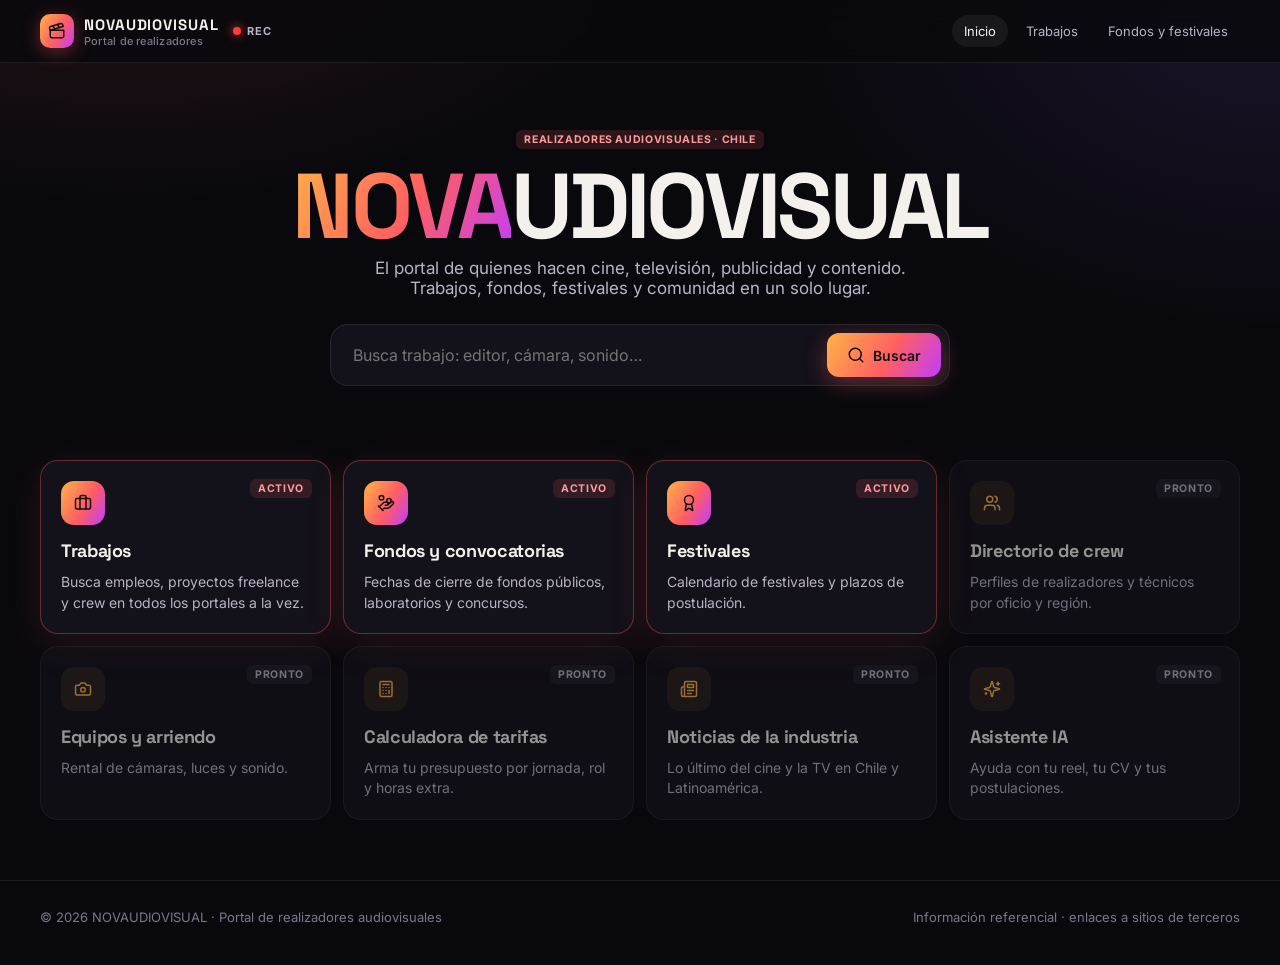
==== index.html @ a8619b36 "NOVAUDIOVISUAL: portada, panel Trabajos y panel Fondos y festivales Co-Authored-By: Claude Opus 5.5 " ====
<!DOCTYPE html>
<html lang="es">
<head>
  <meta charset="UTF-8" />
  <meta name="viewport" content="width=device-width, initial-scale=1.0, viewport-fit=cover" />
  <meta name="theme-color" content="#09090d" />
  <title>NOVAUDIOVISUAL · Portal de realizadores</title>
  <meta name="description" content="NOVAUDIOVISUAL: el portal de los realizadores audiovisuales. Trabajos, fondos, festivales, equipos y comunidad en un solo lugar." />
  <link rel="preconnect" href="https://fonts.googleapis.com" />
  <link href="https://fonts.googleapis.com/css2?family=Inter:wght@400;500;600;700;800&family=Space+Grotesk:wght@500;600;700&display=swap" rel="stylesheet" />
  <link rel="stylesheet" href="nova.css" />
  <script src="lucide.min.js"></script>
  <style>
    .hero{padding:64px 0 34px; text-align:center}
    .hero h1{font-size:clamp(40px,8vw,92px); margin:14px 0 8px; font-weight:700; letter-spacing:-.04em; line-height:.95}
    .hero p{color:var(--tx2); font-size:17px; max-width:600px; margin:0 auto 26px}
    .quick{display:flex; gap:8px; max-width:620px; margin:0 auto; padding:8px}
    .quick input{border:0; background:transparent; box-shadow:none!important}
    .panels{display:grid; grid-template-columns:repeat(auto-fill,minmax(250px,1fr)); gap:12px; margin-top:40px}
    .panel{position:relative; display:flex; flex-direction:column; gap:10px; padding:20px; border-radius:18px; background:var(--panel); border:1px solid var(--line); text-decoration:none; min-height:170px; transition:all .2s}
    a.panel:hover{border-color:var(--line2); transform:translateY(-3px); background:var(--panel2)}
    .panel .ico{width:44px; height:44px; border-radius:13px; display:grid; place-items:center; background:rgba(255,179,71,.1); color:var(--amber)}
    .panel.live .ico{background:var(--grad); color:#170c12}
    .panel h3{margin:4px 0 0; font-size:18px}
    .panel p{margin:0; color:var(--tx2); font-size:14px; line-height:1.45}
    .panel .state{position:absolute; top:18px; right:18px}
    .panel.soon{opacity:.6}
    .panel.live{border-color:rgba(255,94,98,.35); box-shadow:0 10px 40px rgba(255,94,98,.12)}
  </style>
</head>
<body>

<header class="topbar">
  <div class="wrap">
    <a class="brand" href="index.html">
      <span class="logo"><i data-lucide="clapperboard" class="icon"></i></span>
      <span>NOVAUDIOVISUAL<small>Portal de realizadores</small></span>
    </a>
    <span class="rec">REC</span>
    <nav>
      <a href="index.html" class="on">Inicio</a>
      <a href="novaudiovisual-trabajos.html">Trabajos</a>
      <a href="novaudiovisual-fondos.html">Fondos y festivales</a>
    </nav>
  </div>
</header>

<main class="wrap">
  <section class="hero">
    <span class="tag cl">Realizadores audiovisuales · Chile</span>
    <h1><span class="grad-text">NOVA</span>UDIOVISUAL</h1>
    <p>El portal de quienes hacen cine, televisión, publicidad y contenido. Trabajos, fondos, festivales y comunidad en un solo lugar.</p>
    <form class="glass quick" action="novaudiovisual-trabajos.html">
      <input name="q" type="search" placeholder="Busca trabajo: editor, cámara, sonido…" aria-label="Buscar trabajo" />
      <button class="btn btn-main" type="submit"><i data-lucide="search" class="icon"></i> Buscar</button>
    </form>
  </section>

  <section class="panels">
    <a class="panel live" href="novaudiovisual-trabajos.html">
      <span class="tag cl state">Activo</span>
      <span class="ico"><i data-lucide="briefcase" class="icon"></i></span>
      <h3>Trabajos</h3>
      <p>Busca empleos, proyectos freelance y crew en todos los portales a la vez.</p>
    </a>
    <a class="panel live" href="novaudiovisual-fondos.html?f=fondo">
      <span class="tag cl state">Activo</span>
      <span class="ico"><i data-lucide="hand-coins" class="icon"></i></span>
      <h3>Fondos y convocatorias</h3>
      <p>Fechas de cierre de fondos públicos, laboratorios y concursos.</p>
    </a>
    <a class="panel live" href="novaudiovisual-fondos.html?f=festival">
      <span class="tag cl state">Activo</span>
      <span class="ico"><i data-lucide="award" class="icon"></i></span>
      <h3>Festivales</h3>
      <p>Calendario de festivales y plazos de postulación.</p>
    </a>
    <div class="panel soon"><span class="tag state">Pronto</span><span class="ico"><i data-lucide="users" class="icon"></i></span><h3>Directorio de crew</h3><p>Perfiles de realizadores y técnicos por oficio y región.</p></div>
    <div class="panel soon"><span class="tag state">Pronto</span><span class="ico"><i data-lucide="camera" class="icon"></i></span><h3>Equipos y arriendo</h3><p>Rental de cámaras, luces y sonido.</p></div>
    <div class="panel soon"><span class="tag state">Pronto</span><span class="ico"><i data-lucide="calculator" class="icon"></i></span><h3>Calculadora de tarifas</h3><p>Arma tu presupuesto por jornada, rol y horas extra.</p></div>
    <div class="panel soon"><span class="tag state">Pronto</span><span class="ico"><i data-lucide="newspaper" class="icon"></i></span><h3>Noticias de la industria</h3><p>Lo último del cine y la TV en Chile y Latinoamérica.</p></div>
    <div class="panel soon"><span class="tag state">Pronto</span><span class="ico"><i data-lucide="sparkles" class="icon"></i></span><h3>Asistente IA</h3><p>Ayuda con tu reel, tu CV y tus postulaciones.</p></div>
  </section>
</main>

<footer class="foot">
  <div class="wrap">
    <span>© <span id="yr"></span> NOVAUDIOVISUAL · Portal de realizadores audiovisuales</span>
    <span>Información referencial · enlaces a sitios de terceros</span>
  </div>
</footer>
<script>document.getElementById('yr').textContent = new Date().getFullYear(); lucide.createIcons();</script>
</body>
</html>
---- nova.css ----
/* NOVAUDIOVISUAL · estilos compartidos */
:root{
  --bg:#09090d; --bg2:#111118; --panel:rgba(24,22,32,.72); --panel2:rgba(34,30,44,.85);
  --line:rgba(255,255,255,.08); --line2:rgba(255,179,71,.35);
  --tx:#f4f1ec; --tx2:#b9b3c4; --tx3:#7d778a;
  --amber:#ffb347; --coral:#ff5e62; --violet:#9b5cff; --rec:#ff3b3b;
  --grad:linear-gradient(120deg,#ffb347 0%,#ff5e62 55%,#c13cff 100%);
  --r:18px;
}
*{box-sizing:border-box}
html,body{margin:0}
body{
  font-family:'Inter',ui-sans-serif,system-ui,sans-serif; color:var(--tx); min-height:100vh;
  background:
    radial-gradient(900px 500px at 10% -10%, rgba(255,94,98,.13), transparent 60%),
    radial-gradient(900px 600px at 100% 0%, rgba(155,92,255,.12), transparent 55%),
    var(--bg);
  -webkit-font-smoothing:antialiased;
}
a{color:inherit}
h1,h2,h3,.display{font-family:'Space Grotesk','Inter',sans-serif; letter-spacing:-.02em}
.wrap{max-width:1240px; margin:0 auto; padding:0 20px}
.glass{background:var(--panel); border:1px solid var(--line); border-radius:var(--r); backdrop-filter:blur(14px) saturate(130%); -webkit-backdrop-filter:blur(14px) saturate(130%)}
.grad-text{background:var(--grad); -webkit-background-clip:text; background-clip:text; color:transparent}
.icon{width:18px; height:18px; flex:none}

/* barra superior */
.topbar{position:sticky; top:0; z-index:50; background:rgba(9,9,13,.82); backdrop-filter:blur(12px); -webkit-backdrop-filter:blur(12px); border-bottom:1px solid var(--line)}
.topbar .wrap{display:flex; align-items:center; gap:14px; height:62px}
.brand{display:flex; align-items:center; gap:10px; text-decoration:none; font-family:'Space Grotesk',sans-serif; font-weight:700; letter-spacing:.06em; font-size:15px}
.brand .logo{width:34px; height:34px; border-radius:10px; display:grid; place-items:center; background:var(--grad); color:#140b10; box-shadow:0 4px 18px rgba(255,94,98,.35)}
.brand small{display:block; font-family:'Inter'; font-weight:500; letter-spacing:.02em; font-size:11px; color:var(--tx3)}
.rec{display:inline-flex; align-items:center; gap:6px; font-size:11px; font-weight:700; letter-spacing:.12em; color:var(--tx2)}
.rec::before{content:''; width:8px; height:8px; border-radius:50%; background:var(--rec); box-shadow:0 0 10px var(--rec); animation:blink 1.4s steps(2) infinite}
@keyframes blink{50%{opacity:.25}}
.topbar nav{margin-left:auto; display:flex; gap:6px}
.topbar nav a{font-size:13px; color:var(--tx2); text-decoration:none; padding:8px 12px; border-radius:999px}
.topbar nav a:hover,.topbar nav a.on{color:var(--tx); background:rgba(255,255,255,.06)}

/* botones y chips */
.btn{display:inline-flex; align-items:center; justify-content:center; gap:8px; border:0; cursor:pointer; font:600 14px 'Inter'; padding:12px 20px; border-radius:12px; text-decoration:none; transition:transform .12s, box-shadow .2s, background .2s}
.btn:active{transform:scale(.97)}
.btn-main{background:var(--grad); color:#170c12; box-shadow:0 6px 22px rgba(255,94,98,.35)}
.btn-main:hover{box-shadow:0 8px 28px rgba(255,94,98,.5)}
.btn-ghost{background:rgba(255,255,255,.05); color:var(--tx); border:1px solid var(--line)}
.btn-ghost:hover{border-color:var(--line2)}
.chip{display:inline-flex; align-items:center; gap:6px; padding:7px 13px; border-radius:999px; font-size:13px; font-weight:500; color:var(--tx2); background:rgba(255,255,255,.04); border:1px solid var(--line); cursor:pointer; white-space:nowrap; transition:all .15s; font-family:inherit}
.chip:hover{color:var(--tx); border-color:rgba(255,255,255,.2)}
.chip.on{color:#170c12; background:var(--grad); border-color:transparent; font-weight:700}
.tag{display:inline-block; font-size:10.5px; font-weight:700; letter-spacing:.06em; text-transform:uppercase; padding:3px 8px; border-radius:6px; background:rgba(255,255,255,.06); color:var(--tx2)}
.tag.cl{background:rgba(255,94,98,.14); color:#ff9a9c}
.tag.free{background:rgba(155,92,255,.16); color:#c6a6ff}
.tag.int{background:rgba(80,180,255,.14); color:#8fd0ff}
.tag.gob{background:rgba(90,210,140,.14); color:#8be3b1}

input,select{font:inherit; color:var(--tx); background:rgba(0,0,0,.35); border:1px solid var(--line); border-radius:12px; padding:12px 14px; outline:none; width:100%}
input:focus,select:focus{border-color:var(--line2); box-shadow:0 0 0 3px rgba(255,179,71,.12)}
select option{background:#16141d}

footer.foot{border-top:1px solid var(--line); margin-top:60px; padding:28px 0 40px; color:var(--tx3); font-size:13px}
footer.foot .wrap{display:flex; flex-wrap:wrap; gap:10px 24px; justify-content:space-between}

@media (max-width:720px){
  .topbar nav{display:none}
  .wrap{padding:0 16px}
}
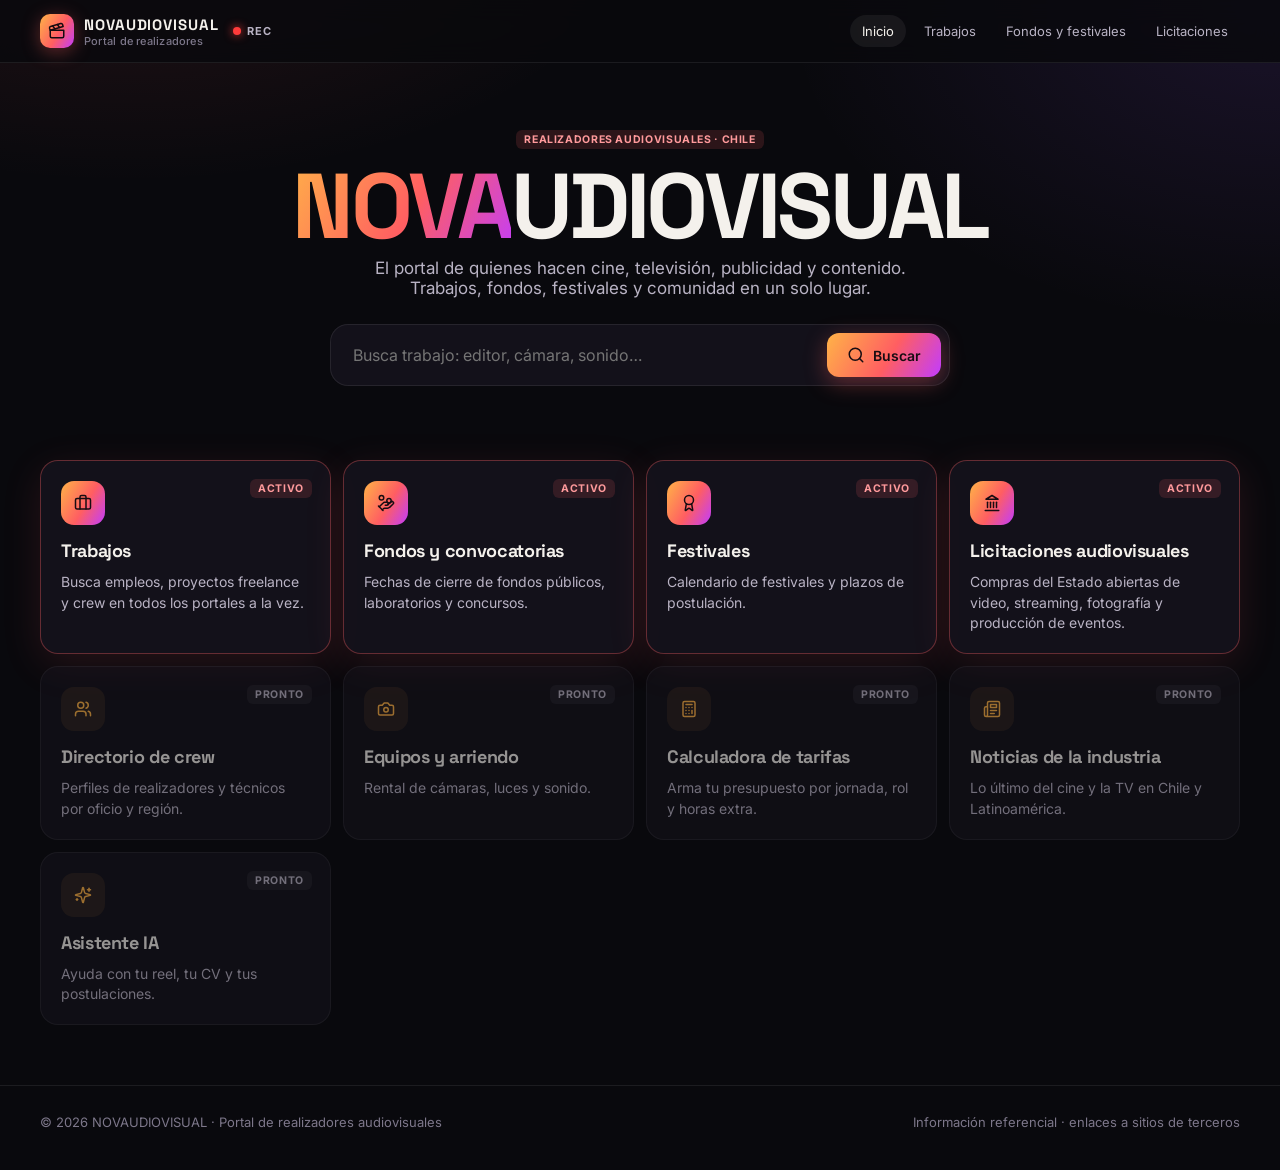
==== commit ffb1dbe9: "Licitaciones públicas y panel con postulaciones, mercado y preferencias - novaudiovisual-licitacione" ====
--- a/index.html
+++ b/index.html
@@ -6,6 +6,28 @@
   <meta name="theme-color" content="#09090d" />
   <title>NOVAUDIOVISUAL · Portal de realizadores</title>
   <meta name="description" content="NOVAUDIOVISUAL: el portal de los realizadores audiovisuales. Trabajos, fondos, festivales, equipos y comunidad en un solo lugar." />
+  <link rel="canonical" href="https://simonrovi-web.github.io/novaudiovisual/" />
+  <link rel="manifest" href="manifest.json" />
+  <link rel="icon" type="image/png" sizes="32x32" href="favicon-32.png" />
+  <link rel="icon" type="image/png" sizes="192x192" href="icon-192.png" />
+  <link rel="apple-touch-icon" href="apple-touch-icon.png" />
+  <meta name="apple-mobile-web-app-capable" content="yes" />
+  <meta name="mobile-web-app-capable" content="yes" />
+  <meta name="apple-mobile-web-app-status-bar-style" content="black-translucent" />
+  <meta name="apple-mobile-web-app-title" content="NOVAUDIOVISUAL" />
+  <meta property="og:type" content="website" />
+  <meta property="og:site_name" content="NOVAUDIOVISUAL" />
+  <meta property="og:locale" content="es_CL" />
+  <meta property="og:title" content="NOVAUDIOVISUAL · Portal de realizadores" />
+  <meta property="og:description" content="NOVAUDIOVISUAL: el portal de los realizadores audiovisuales. Trabajos, fondos, festivales, equipos y comunidad en un solo lugar." />
+  <meta property="og:url" content="https://simonrovi-web.github.io/novaudiovisual/" />
+  <meta property="og:image" content="https://simonrovi-web.github.io/novaudiovisual/og-image.png" />
+  <meta property="og:image:width" content="1200" />
+  <meta property="og:image:height" content="630" />
+  <meta name="twitter:card" content="summary_large_image" />
+  <meta name="twitter:title" content="NOVAUDIOVISUAL · Portal de realizadores" />
+  <meta name="twitter:description" content="NOVAUDIOVISUAL: el portal de los realizadores audiovisuales. Trabajos, fondos, festivales, equipos y comunidad en un solo lugar." />
+  <meta name="twitter:image" content="https://simonrovi-web.github.io/novaudiovisual/og-image.png" />
   <link rel="preconnect" href="https://fonts.googleapis.com" />
   <link href="https://fonts.googleapis.com/css2?family=Inter:wght@400;500;600;700;800&family=Space+Grotesk:wght@500;600;700&display=swap" rel="stylesheet" />
   <link rel="stylesheet" href="nova.css" />
@@ -41,6 +63,7 @@
       <a href="index.html" class="on">Inicio</a>
       <a href="novaudiovisual-trabajos.html">Trabajos</a>
       <a href="novaudiovisual-fondos.html">Fondos y festivales</a>
+      <a href="novaudiovisual-licitaciones.html">Licitaciones</a>
     </nav>
   </div>
 </header>
@@ -75,6 +98,12 @@
       <h3>Festivales</h3>
       <p>Calendario de festivales y plazos de postulación.</p>
     </a>
+    <a class="panel live" href="novaudiovisual-licitaciones.html">
+      <span class="tag cl state">Activo</span>
+      <span class="ico"><i data-lucide="landmark" class="icon"></i></span>
+      <h3>Licitaciones audiovisuales</h3>
+      <p>Compras del Estado abiertas de video, streaming, fotografía y producción de eventos.</p>
+    </a>
     <div class="panel soon"><span class="tag state">Pronto</span><span class="ico"><i data-lucide="users" class="icon"></i></span><h3>Directorio de crew</h3><p>Perfiles de realizadores y técnicos por oficio y región.</p></div>
     <div class="panel soon"><span class="tag state">Pronto</span><span class="ico"><i data-lucide="camera" class="icon"></i></span><h3>Equipos y arriendo</h3><p>Rental de cámaras, luces y sonido.</p></div>
     <div class="panel soon"><span class="tag state">Pronto</span><span class="ico"><i data-lucide="calculator" class="icon"></i></span><h3>Calculadora de tarifas</h3><p>Arma tu presupuesto por jornada, rol y horas extra.</p></div>
@@ -90,5 +119,6 @@
   </div>
 </footer>
 <script>document.getElementById('yr').textContent = new Date().getFullYear(); lucide.createIcons();</script>
+<script>if('serviceWorker' in navigator) addEventListener('load', () => navigator.serviceWorker.register('sw.js').catch(() => {}));</script>
 </body>
 </html>
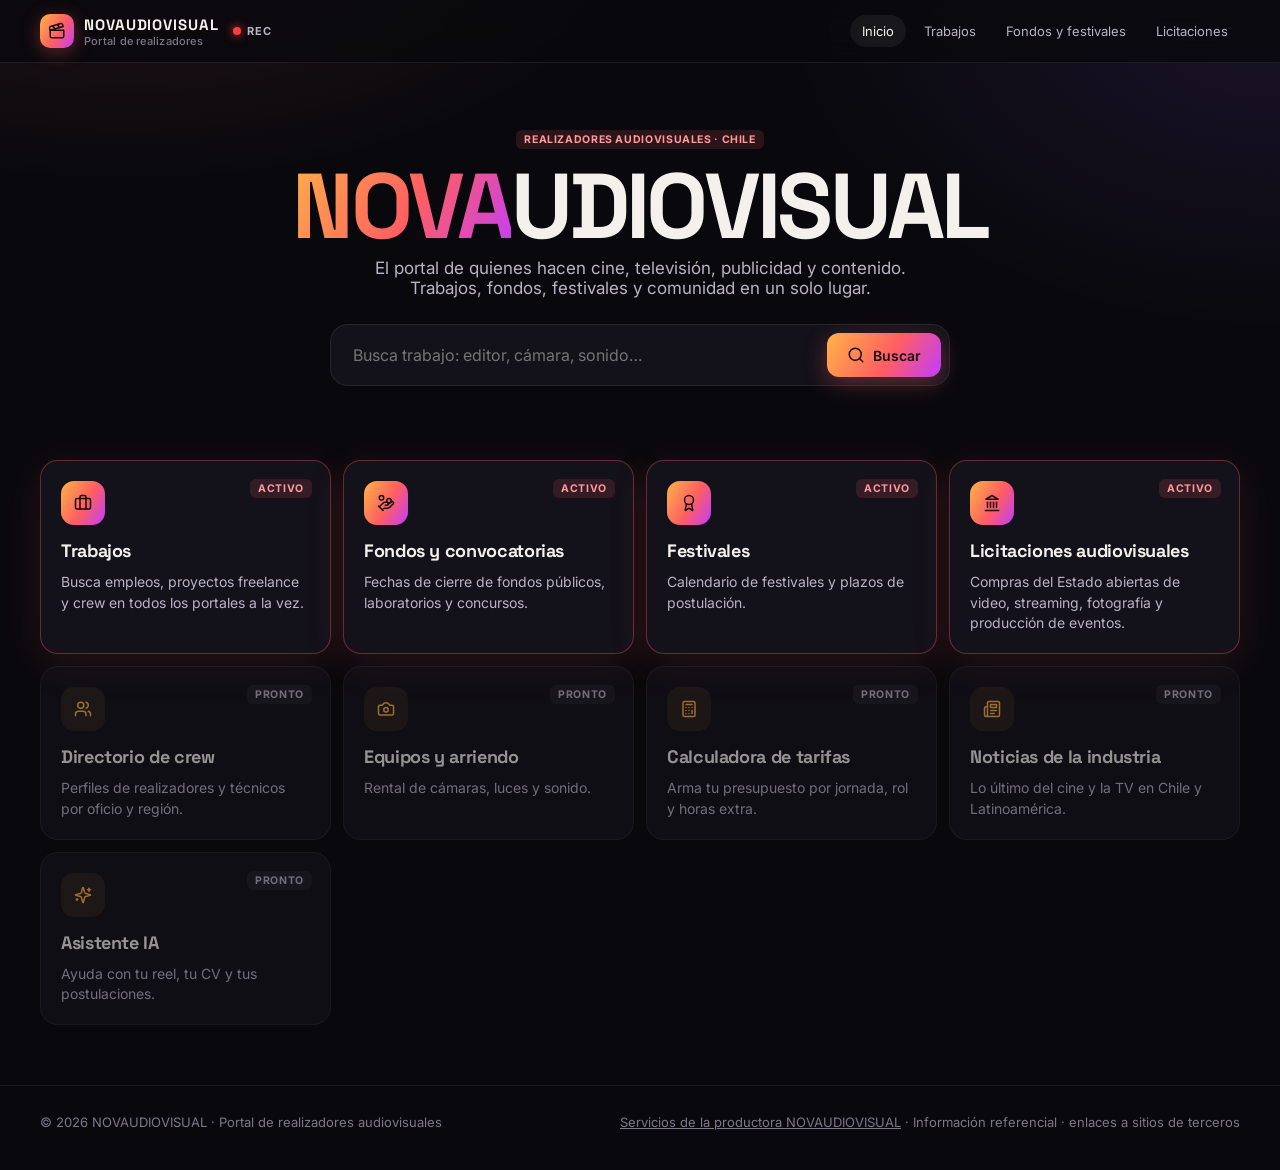
==== commit d2830c4f: "Órdenes de compra, clientes, documentos y página de servicios - Panel privado: pestañas Órdenes (fac" ====
--- a/index.html
+++ b/index.html
@@ -115,7 +115,7 @@
 <footer class="foot">
   <div class="wrap">
     <span>© <span id="yr"></span> NOVAUDIOVISUAL · Portal de realizadores audiovisuales</span>
-    <span>Información referencial · enlaces a sitios de terceros</span>
+    <span><a href="novaudiovisual-servicios.html">Servicios de la productora NOVAUDIOVISUAL</a> · Información referencial · enlaces a sitios de terceros</span>
   </div>
 </footer>
 <script>document.getElementById('yr').textContent = new Date().getFullYear(); lucide.createIcons();</script>
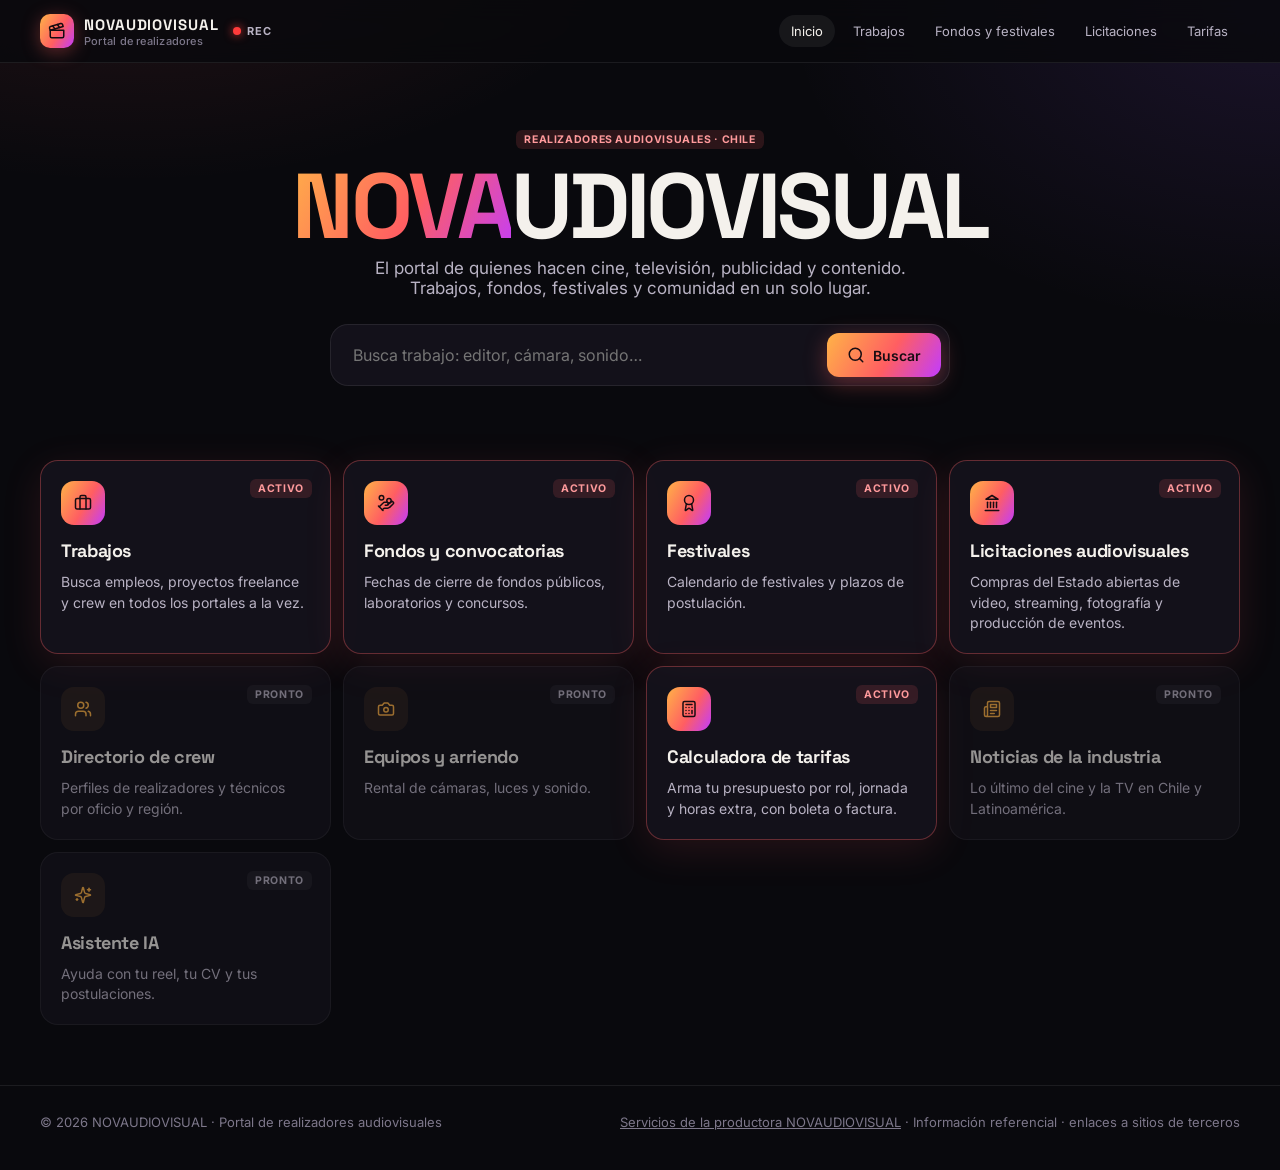
==== commit 30d871d2: "Calculadora de tarifas: presupuesto por rol, jornada y horas extra con boleta o factura Co-Authored-" ====
--- a/index.html
+++ b/index.html
@@ -64,6 +64,7 @@
       <a href="novaudiovisual-trabajos.html">Trabajos</a>
       <a href="novaudiovisual-fondos.html">Fondos y festivales</a>
       <a href="novaudiovisual-licitaciones.html">Licitaciones</a>
+      <a href="novaudiovisual-tarifas.html">Tarifas</a>
     </nav>
   </div>
 </header>
@@ -106,7 +107,12 @@
     </a>
     <div class="panel soon"><span class="tag state">Pronto</span><span class="ico"><i data-lucide="users" class="icon"></i></span><h3>Directorio de crew</h3><p>Perfiles de realizadores y técnicos por oficio y región.</p></div>
     <div class="panel soon"><span class="tag state">Pronto</span><span class="ico"><i data-lucide="camera" class="icon"></i></span><h3>Equipos y arriendo</h3><p>Rental de cámaras, luces y sonido.</p></div>
-    <div class="panel soon"><span class="tag state">Pronto</span><span class="ico"><i data-lucide="calculator" class="icon"></i></span><h3>Calculadora de tarifas</h3><p>Arma tu presupuesto por jornada, rol y horas extra.</p></div>
+    <a class="panel live" href="novaudiovisual-tarifas.html">
+      <span class="tag cl state">Activo</span>
+      <span class="ico"><i data-lucide="calculator" class="icon"></i></span>
+      <h3>Calculadora de tarifas</h3>
+      <p>Arma tu presupuesto por rol, jornada y horas extra, con boleta o factura.</p>
+    </a>
     <div class="panel soon"><span class="tag state">Pronto</span><span class="ico"><i data-lucide="newspaper" class="icon"></i></span><h3>Noticias de la industria</h3><p>Lo último del cine y la TV en Chile y Latinoamérica.</p></div>
     <div class="panel soon"><span class="tag state">Pronto</span><span class="ico"><i data-lucide="sparkles" class="icon"></i></span><h3>Asistente IA</h3><p>Ayuda con tu reel, tu CV y tus postulaciones.</p></div>
   </section>
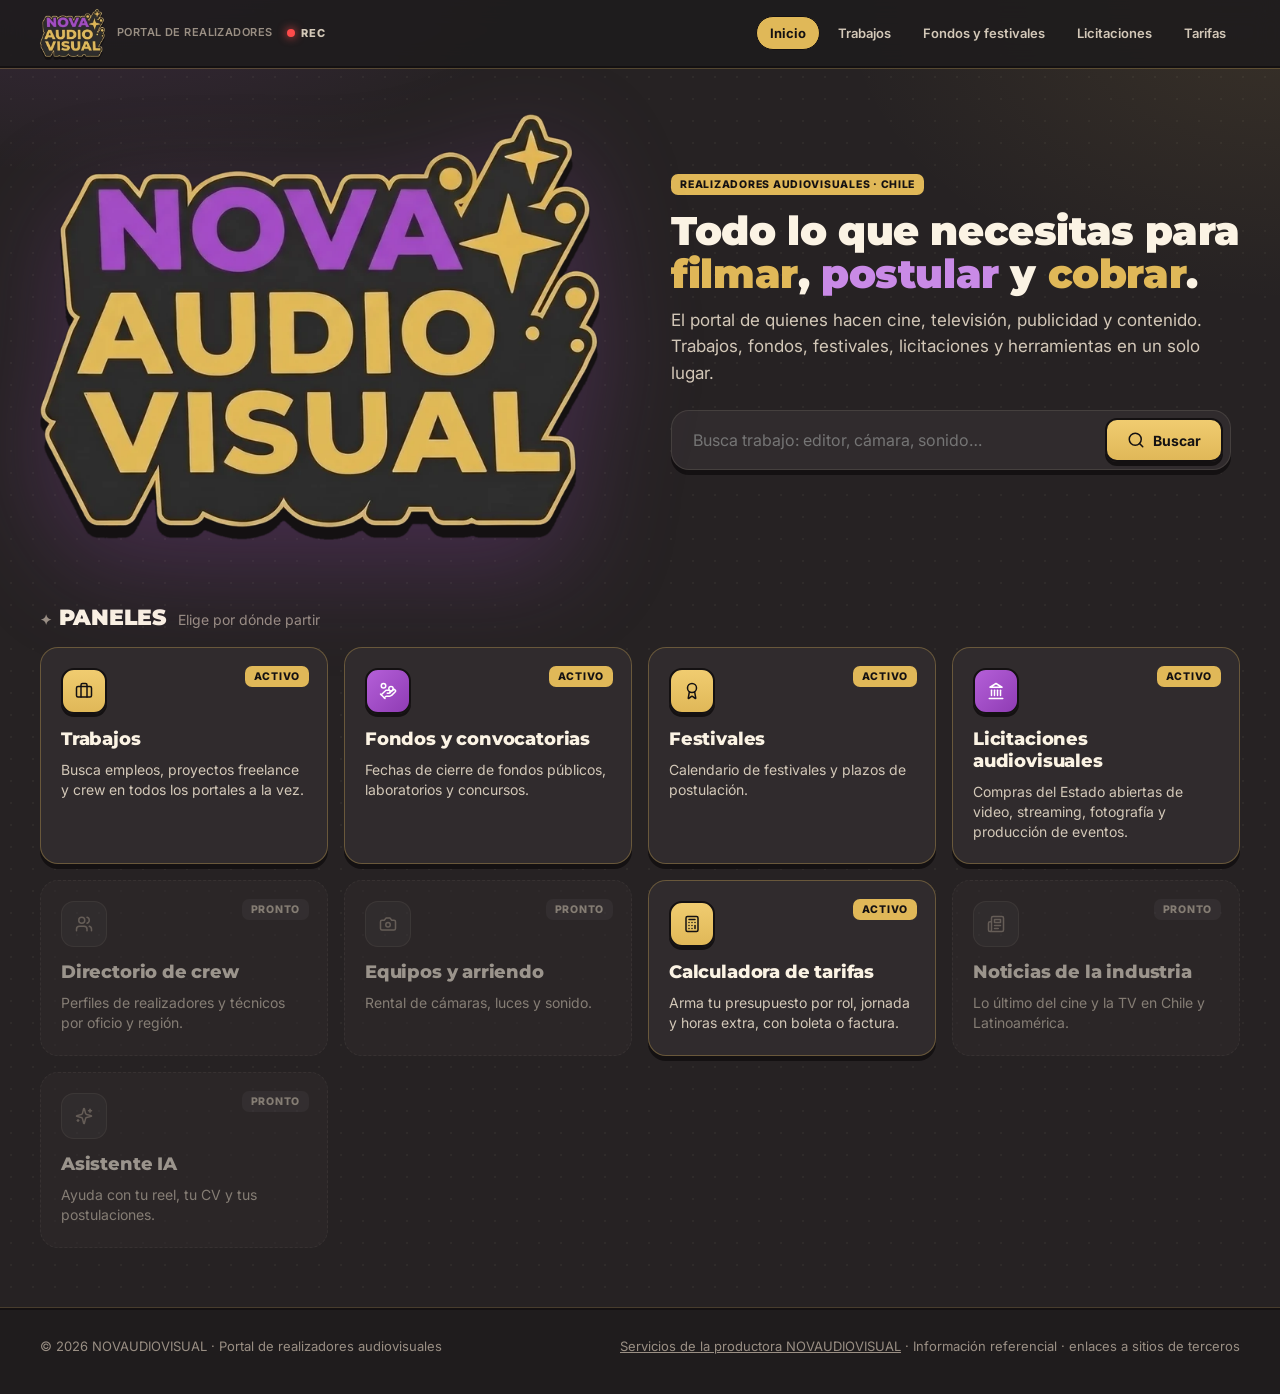
==== commit 465d7da9: "Nueva interfaz con el logo NOVA AUDIOVISUAL: morado y dorado, estilo sticker, Montserrat, íconos y o" ====
--- a/index.html
+++ b/index.html
@@ -3,7 +3,7 @@
 <head>
   <meta charset="UTF-8" />
   <meta name="viewport" content="width=device-width, initial-scale=1.0, viewport-fit=cover" />
-  <meta name="theme-color" content="#09090d" />
+  <meta name="theme-color" content="#262223" />
   <title>NOVAUDIOVISUAL · Portal de realizadores</title>
   <meta name="description" content="NOVAUDIOVISUAL: el portal de los realizadores audiovisuales. Trabajos, fondos, festivales, equipos y comunidad en un solo lugar." />
   <link rel="canonical" href="https://simonrovi-web.github.io/novaudiovisual/" />
@@ -29,35 +29,44 @@
   <meta name="twitter:description" content="NOVAUDIOVISUAL: el portal de los realizadores audiovisuales. Trabajos, fondos, festivales, equipos y comunidad en un solo lugar." />
   <meta name="twitter:image" content="https://simonrovi-web.github.io/novaudiovisual/og-image.png" />
   <link rel="preconnect" href="https://fonts.googleapis.com" />
-  <link href="https://fonts.googleapis.com/css2?family=Inter:wght@400;500;600;700;800&family=Space+Grotesk:wght@500;600;700&display=swap" rel="stylesheet" />
-  <link rel="stylesheet" href="nova.css" />
+  <link href="https://fonts.googleapis.com/css2?family=Inter:wght@400;500;600;700;800&family=Montserrat:wght@700;800;900&display=swap" rel="stylesheet" />
+  <link rel="stylesheet" href="nova.css?v=2" />
   <script src="lucide.min.js"></script>
   <style>
-    .hero{padding:64px 0 34px; text-align:center}
-    .hero h1{font-size:clamp(40px,8vw,92px); margin:14px 0 8px; font-weight:700; letter-spacing:-.04em; line-height:.95}
-    .hero p{color:var(--tx2); font-size:17px; max-width:600px; margin:0 auto 26px}
-    .quick{display:flex; gap:8px; max-width:620px; margin:0 auto; padding:8px}
+    .hero{padding:46px 0 30px; display:grid; grid-template-columns:minmax(0,1.05fr) minmax(0,1fr); gap:34px; align-items:center}
+    .hero .logo-big{width:100%; max-width:560px; height:auto; display:block; filter:drop-shadow(0 12px 0 var(--ink)) drop-shadow(0 30px 50px rgba(162,77,196,.25)); animation:pop .7s cubic-bezier(.2,1.4,.4,1) both}
+    @keyframes pop{from{opacity:0; transform:scale(.85) rotate(-4deg)}}
+    .hero h1{position:absolute; width:1px; height:1px; overflow:hidden; clip:rect(0 0 0 0)}
+    .hero .copy h2{font-size:clamp(26px,3.4vw,40px); line-height:1.08; margin:14px 0 12px; font-weight:900}
+    .hero p{color:var(--tx2); font-size:17px; line-height:1.55; max-width:560px; margin:0 0 24px}
+    .quick{display:flex; gap:8px; max-width:560px; padding:7px}
     .quick input{border:0; background:transparent; box-shadow:none!important}
-    .panels{display:grid; grid-template-columns:repeat(auto-fill,minmax(250px,1fr)); gap:12px; margin-top:40px}
-    .panel{position:relative; display:flex; flex-direction:column; gap:10px; padding:20px; border-radius:18px; background:var(--panel); border:1px solid var(--line); text-decoration:none; min-height:170px; transition:all .2s}
-    a.panel:hover{border-color:var(--line2); transform:translateY(-3px); background:var(--panel2)}
-    .panel .ico{width:44px; height:44px; border-radius:13px; display:grid; place-items:center; background:rgba(255,179,71,.1); color:var(--amber)}
-    .panel.live .ico{background:var(--grad); color:#170c12}
+    .sec{display:flex; flex-wrap:wrap; align-items:baseline; gap:4px 12px; margin:46px 0 16px}
+    .sec h2{white-space:nowrap}
+    .sec h2{margin:0; font-size:22px; font-weight:900; text-transform:uppercase}
+    .sec span{color:var(--tx3); font-size:14px}
+    .panels{display:grid; grid-template-columns:repeat(auto-fill,minmax(260px,1fr)); gap:16px}
+    .panel{position:relative; display:flex; flex-direction:column; gap:10px; padding:20px; border-radius:18px; background:var(--panel); border:1.5px solid var(--line); text-decoration:none; min-height:176px; transition:transform .15s, box-shadow .15s, border-color .15s; box-shadow:var(--pop)}
+    a.panel:hover{border-color:var(--gold); transform:translateY(-4px); box-shadow:0 9px 0 var(--ink)}
+    a.panel:active{transform:translateY(2px); box-shadow:0 2px 0 var(--ink)}
+    .panel .ico{width:46px; height:46px; border-radius:13px; display:grid; place-items:center; background:rgba(255,255,255,.05); color:var(--tx3); border:1.5px solid var(--line)}
+    .panel.live .ico{background:var(--grad); color:var(--ink); border:2px solid var(--ink); box-shadow:0 3px 0 var(--ink)}
+    .panel.live:nth-child(even) .ico{background:var(--grad2); color:#fff}
     .panel h3{margin:4px 0 0; font-size:18px}
     .panel p{margin:0; color:var(--tx2); font-size:14px; line-height:1.45}
     .panel .state{position:absolute; top:18px; right:18px}
-    .panel.soon{opacity:.6}
-    .panel.live{border-color:rgba(255,94,98,.35); box-shadow:0 10px 40px rgba(255,94,98,.12)}
+    .panel.soon{opacity:.55; box-shadow:none; border-style:dashed}
+    .panel.live{border-color:rgba(224,184,88,.32)}
+    .spark{color:var(--gold)}
+    @media (max-width:860px){ .hero{grid-template-columns:minmax(0,1fr); text-align:center; gap:14px; padding-top:28px} .hero .logo-big{max-width:400px; margin:0 auto} .hero p,.quick{margin-left:auto; margin-right:auto} }
+    @media (max-width:520px){ .quick{flex-direction:column} .quick .btn{width:100%} }
   </style>
 </head>
 <body>
 
 <header class="topbar">
   <div class="wrap">
-    <a class="brand" href="index.html">
-      <span class="logo"><i data-lucide="clapperboard" class="icon"></i></span>
-      <span>NOVAUDIOVISUAL<small>Portal de realizadores</small></span>
-    </a>
+    <a class="brand" href="index.html"><img src="logo-nav.webp" alt="NOVA AUDIOVISUAL" width="65" height="48"><small>Portal de realizadores</small></a>
     <span class="rec">REC</span>
     <nav>
       <a href="index.html" class="on">Inicio</a>
@@ -71,15 +80,20 @@
 
 <main class="wrap">
   <section class="hero">
-    <span class="tag cl">Realizadores audiovisuales · Chile</span>
-    <h1><span class="grad-text">NOVA</span>UDIOVISUAL</h1>
-    <p>El portal de quienes hacen cine, televisión, publicidad y contenido. Trabajos, fondos, festivales y comunidad en un solo lugar.</p>
-    <form class="glass quick" action="novaudiovisual-trabajos.html">
-      <input name="q" type="search" placeholder="Busca trabajo: editor, cámara, sonido…" aria-label="Buscar trabajo" />
-      <button class="btn btn-main" type="submit"><i data-lucide="search" class="icon"></i> Buscar</button>
-    </form>
+    <div><img class="logo-big" src="logo-web.webp" alt="NOVA AUDIOVISUAL" width="720" height="532" /></div>
+    <div class="copy">
+      <h1>NOVA AUDIOVISUAL</h1>
+      <span class="tag cl">Realizadores audiovisuales · Chile</span>
+      <h2>Todo lo que necesitas para <span class="grad-text">filmar</span>, <span class="grad-text pu">postular</span> y <span class="grad-text">cobrar</span>.</h2>
+      <p>El portal de quienes hacen cine, televisión, publicidad y contenido. Trabajos, fondos, festivales, licitaciones y herramientas en un solo lugar.</p>
+      <form class="glass quick" action="novaudiovisual-trabajos.html">
+        <input name="q" type="search" placeholder="Busca trabajo: editor, cámara, sonido…" aria-label="Buscar trabajo" />
+        <button class="btn btn-main" type="submit"><i data-lucide="search" class="icon"></i> Buscar</button>
+      </form>
+    </div>
   </section>
 
+  <div class="sec"><h2><span class="spark">✦</span> Paneles</h2><span>Elige por dónde partir</span></div>
   <section class="panels">
     <a class="panel live" href="novaudiovisual-trabajos.html">
       <span class="tag cl state">Activo</span>
--- a/nova.css
+++ b/nova.css
@@ -1,66 +1,83 @@
-/* NOVAUDIOVISUAL · estilos compartidos */
+/* NOVA AUDIOVISUAL · estilos compartidos
+   Identidad tomada del logo: morado + dorado sobre carbón, estilo sticker
+   (contorno fino, sombra sólida desplazada, tipografía geométrica gruesa). */
 :root{
-  --bg:#09090d; --bg2:#111118; --panel:rgba(24,22,32,.72); --panel2:rgba(34,30,44,.85);
-  --line:rgba(255,255,255,.08); --line2:rgba(255,179,71,.35);
-  --tx:#f4f1ec; --tx2:#b9b3c4; --tx3:#7d778a;
-  --amber:#ffb347; --coral:#ff5e62; --violet:#9b5cff; --rec:#ff3b3b;
-  --grad:linear-gradient(120deg,#ffb347 0%,#ff5e62 55%,#c13cff 100%);
+  --bg:#262223; --bg2:#1f1c1d; --ink:#141112;
+  --panel:#302b2d; --panel2:#3a3437;
+  --line:rgba(255,240,215,.10); --line2:rgba(224,184,88,.75);
+  --tx:#fbf3e4; --tx2:#d3c8b8; --tx3:#9a8f84;
+  --gold:#e0b858; --gold2:#f2d488; --purple:#a24dc4; --purple2:#c98ae6;
+  /* nombres antiguos, usados por las páginas */
+  --amber:var(--gold); --violet:var(--purple); --coral:#ff6f61; --rec:#ff4b4b;
+  --grad:linear-gradient(180deg,#f0cc70 0%,#e0b858 100%);
+  --grad2:linear-gradient(135deg,#b45fd8 0%,#8f3cb4 100%);
   --r:18px;
+  --pop:0 5px 0 var(--ink);
+  --pop-lg:0 8px 0 var(--ink);
 }
 *{box-sizing:border-box}
 html,body{margin:0}
 body{
   font-family:'Inter',ui-sans-serif,system-ui,sans-serif; color:var(--tx); min-height:100vh;
   background:
-    radial-gradient(900px 500px at 10% -10%, rgba(255,94,98,.13), transparent 60%),
-    radial-gradient(900px 600px at 100% 0%, rgba(155,92,255,.12), transparent 55%),
+    radial-gradient(800px 480px at 8% -8%, rgba(162,77,196,.20), transparent 60%),
+    radial-gradient(760px 520px at 100% 0%, rgba(224,184,88,.10), transparent 58%),
+    radial-gradient(rgba(255,240,215,.045) 1.2px, transparent 1.3px) 0 0/22px 22px,
     var(--bg);
   -webkit-font-smoothing:antialiased;
 }
 a{color:inherit}
-h1,h2,h3,.display{font-family:'Space Grotesk','Inter',sans-serif; letter-spacing:-.02em}
+h1,h2,h3,.display{font-family:'Montserrat','Inter',sans-serif; font-weight:800; letter-spacing:-.01em}
+h1{font-weight:900; text-transform:uppercase; letter-spacing:-.015em}
+::selection{background:var(--purple); color:#fff}
 .wrap{max-width:1240px; margin:0 auto; padding:0 20px}
-.glass{background:var(--panel); border:1px solid var(--line); border-radius:var(--r); backdrop-filter:blur(14px) saturate(130%); -webkit-backdrop-filter:blur(14px) saturate(130%)}
-.grad-text{background:var(--grad); -webkit-background-clip:text; background-clip:text; color:transparent}
+.glass{background:var(--panel); border:1.5px solid var(--line); border-radius:var(--r); box-shadow:var(--pop)}
+.grad-text{color:var(--gold); background:none; -webkit-text-fill-color:currentColor}
+.grad-text.pu{color:var(--purple2)}
 .icon{width:18px; height:18px; flex:none}
 
 /* barra superior */
-.topbar{position:sticky; top:0; z-index:50; background:rgba(9,9,13,.82); backdrop-filter:blur(12px); -webkit-backdrop-filter:blur(12px); border-bottom:1px solid var(--line)}
-.topbar .wrap{display:flex; align-items:center; gap:14px; height:62px}
-.brand{display:flex; align-items:center; gap:10px; text-decoration:none; font-family:'Space Grotesk',sans-serif; font-weight:700; letter-spacing:.06em; font-size:15px}
-.brand .logo{width:34px; height:34px; border-radius:10px; display:grid; place-items:center; background:var(--grad); color:#140b10; box-shadow:0 4px 18px rgba(255,94,98,.35)}
-.brand small{display:block; font-family:'Inter'; font-weight:500; letter-spacing:.02em; font-size:11px; color:var(--tx3)}
-.rec{display:inline-flex; align-items:center; gap:6px; font-size:11px; font-weight:700; letter-spacing:.12em; color:var(--tx2)}
+.topbar{position:sticky; top:0; z-index:50; background:rgba(31,28,29,.9); backdrop-filter:blur(12px); -webkit-backdrop-filter:blur(12px); border-bottom:2px solid var(--ink); box-shadow:0 1px 0 rgba(224,184,88,.25)}
+.topbar .wrap{display:flex; align-items:center; gap:14px; height:66px}
+.brand{display:flex; align-items:center; gap:12px; text-decoration:none}
+.brand img{height:48px; width:auto; display:block; filter:drop-shadow(0 3px 0 var(--ink)); transition:transform .2s}
+.brand:hover img{transform:rotate(-3deg) scale(1.04)}
+.brand small{font:600 11px/1.25 'Inter'; letter-spacing:.04em; text-transform:uppercase; color:var(--tx3)}
+.rec{display:inline-flex; align-items:center; gap:6px; font-size:11px; font-weight:800; letter-spacing:.12em; color:var(--tx2)}
 .rec::before{content:''; width:8px; height:8px; border-radius:50%; background:var(--rec); box-shadow:0 0 10px var(--rec); animation:blink 1.4s steps(2) infinite}
 @keyframes blink{50%{opacity:.25}}
-.topbar nav{margin-left:auto; display:flex; gap:6px}
-.topbar nav a{font-size:13px; color:var(--tx2); text-decoration:none; padding:8px 12px; border-radius:999px}
-.topbar nav a:hover,.topbar nav a.on{color:var(--tx); background:rgba(255,255,255,.06)}
+.topbar nav{margin-left:auto; display:flex; gap:4px}
+.topbar nav a{font:600 13px 'Inter'; color:var(--tx2); text-decoration:none; padding:8px 13px; border-radius:999px; border:1.5px solid transparent}
+.topbar nav a:hover{color:var(--tx); background:rgba(255,255,255,.05)}
+.topbar nav a.on{color:var(--ink); background:var(--gold); border-color:var(--ink); font-weight:700}
 
 /* botones y chips */
-.btn{display:inline-flex; align-items:center; justify-content:center; gap:8px; border:0; cursor:pointer; font:600 14px 'Inter'; padding:12px 20px; border-radius:12px; text-decoration:none; transition:transform .12s, box-shadow .2s, background .2s}
-.btn:active{transform:scale(.97)}
-.btn-main{background:var(--grad); color:#170c12; box-shadow:0 6px 22px rgba(255,94,98,.35)}
-.btn-main:hover{box-shadow:0 8px 28px rgba(255,94,98,.5)}
-.btn-ghost{background:rgba(255,255,255,.05); color:var(--tx); border:1px solid var(--line)}
-.btn-ghost:hover{border-color:var(--line2)}
-.chip{display:inline-flex; align-items:center; gap:6px; padding:7px 13px; border-radius:999px; font-size:13px; font-weight:500; color:var(--tx2); background:rgba(255,255,255,.04); border:1px solid var(--line); cursor:pointer; white-space:nowrap; transition:all .15s; font-family:inherit}
-.chip:hover{color:var(--tx); border-color:rgba(255,255,255,.2)}
-.chip.on{color:#170c12; background:var(--grad); border-color:transparent; font-weight:700}
-.tag{display:inline-block; font-size:10.5px; font-weight:700; letter-spacing:.06em; text-transform:uppercase; padding:3px 8px; border-radius:6px; background:rgba(255,255,255,.06); color:var(--tx2)}
-.tag.cl{background:rgba(255,94,98,.14); color:#ff9a9c}
-.tag.free{background:rgba(155,92,255,.16); color:#c6a6ff}
+.btn{display:inline-flex; align-items:center; justify-content:center; gap:8px; border:2px solid var(--ink); cursor:pointer; font:700 14px 'Inter'; padding:11px 20px; border-radius:12px; text-decoration:none; transition:transform .12s, box-shadow .12s, background .2s; box-shadow:0 4px 0 var(--ink)}
+.btn:hover{transform:translateY(-1px); box-shadow:0 5px 0 var(--ink)}
+.btn:active{transform:translateY(3px); box-shadow:0 1px 0 var(--ink)}
+.btn-main{background:var(--grad); color:var(--ink)}
+.btn-alt{background:var(--grad2); color:#fff}
+.btn-ghost{background:var(--panel2); color:var(--tx); border-color:var(--ink)}
+.btn-ghost:hover{background:#443d40}
+.chip{display:inline-flex; align-items:center; gap:6px; padding:7px 13px; border-radius:999px; font-size:13px; font-weight:600; color:var(--tx2); background:var(--panel); border:1.5px solid var(--line); cursor:pointer; white-space:nowrap; transition:all .15s; font-family:inherit}
+.chip:hover{color:var(--tx); border-color:rgba(224,184,88,.5)}
+.chip.on{color:#fff; background:var(--purple); border-color:var(--ink); font-weight:700; box-shadow:0 3px 0 var(--ink)}
+.tag{display:inline-block; font-size:10.5px; font-weight:800; letter-spacing:.07em; text-transform:uppercase; padding:4px 9px; border-radius:7px; background:rgba(255,255,255,.07); color:var(--tx2)}
+.tag.cl{background:var(--gold); color:var(--ink)}
+.tag.free{background:rgba(162,77,196,.22); color:var(--purple2)}
 .tag.int{background:rgba(80,180,255,.14); color:#8fd0ff}
 .tag.gob{background:rgba(90,210,140,.14); color:#8be3b1}
 
-input,select{font:inherit; color:var(--tx); background:rgba(0,0,0,.35); border:1px solid var(--line); border-radius:12px; padding:12px 14px; outline:none; width:100%}
-input:focus,select:focus{border-color:var(--line2); box-shadow:0 0 0 3px rgba(255,179,71,.12)}
-select option{background:#16141d}
+input,select,textarea{font:inherit; color:var(--tx); background:var(--bg2); border:1.5px solid var(--line); border-radius:12px; padding:12px 14px; outline:none; width:100%}
+input:focus,select:focus,textarea:focus{border-color:var(--gold); box-shadow:0 0 0 3px rgba(224,184,88,.18)}
+select option{background:#211e1f}
+input[type=checkbox],input[type=radio]{accent-color:var(--purple)}
 
-footer.foot{border-top:1px solid var(--line); margin-top:60px; padding:28px 0 40px; color:var(--tx3); font-size:13px}
+footer.foot{border-top:2px solid var(--ink); box-shadow:0 -1px 0 rgba(224,184,88,.18); margin-top:60px; padding:28px 0 40px; color:var(--tx3); font-size:13px; background:var(--bg2)}
 footer.foot .wrap{display:flex; flex-wrap:wrap; gap:10px 24px; justify-content:space-between}
 
 @media (max-width:720px){
   .topbar nav{display:none}
   .wrap{padding:0 16px}
+  .brand img{height:42px}
 }
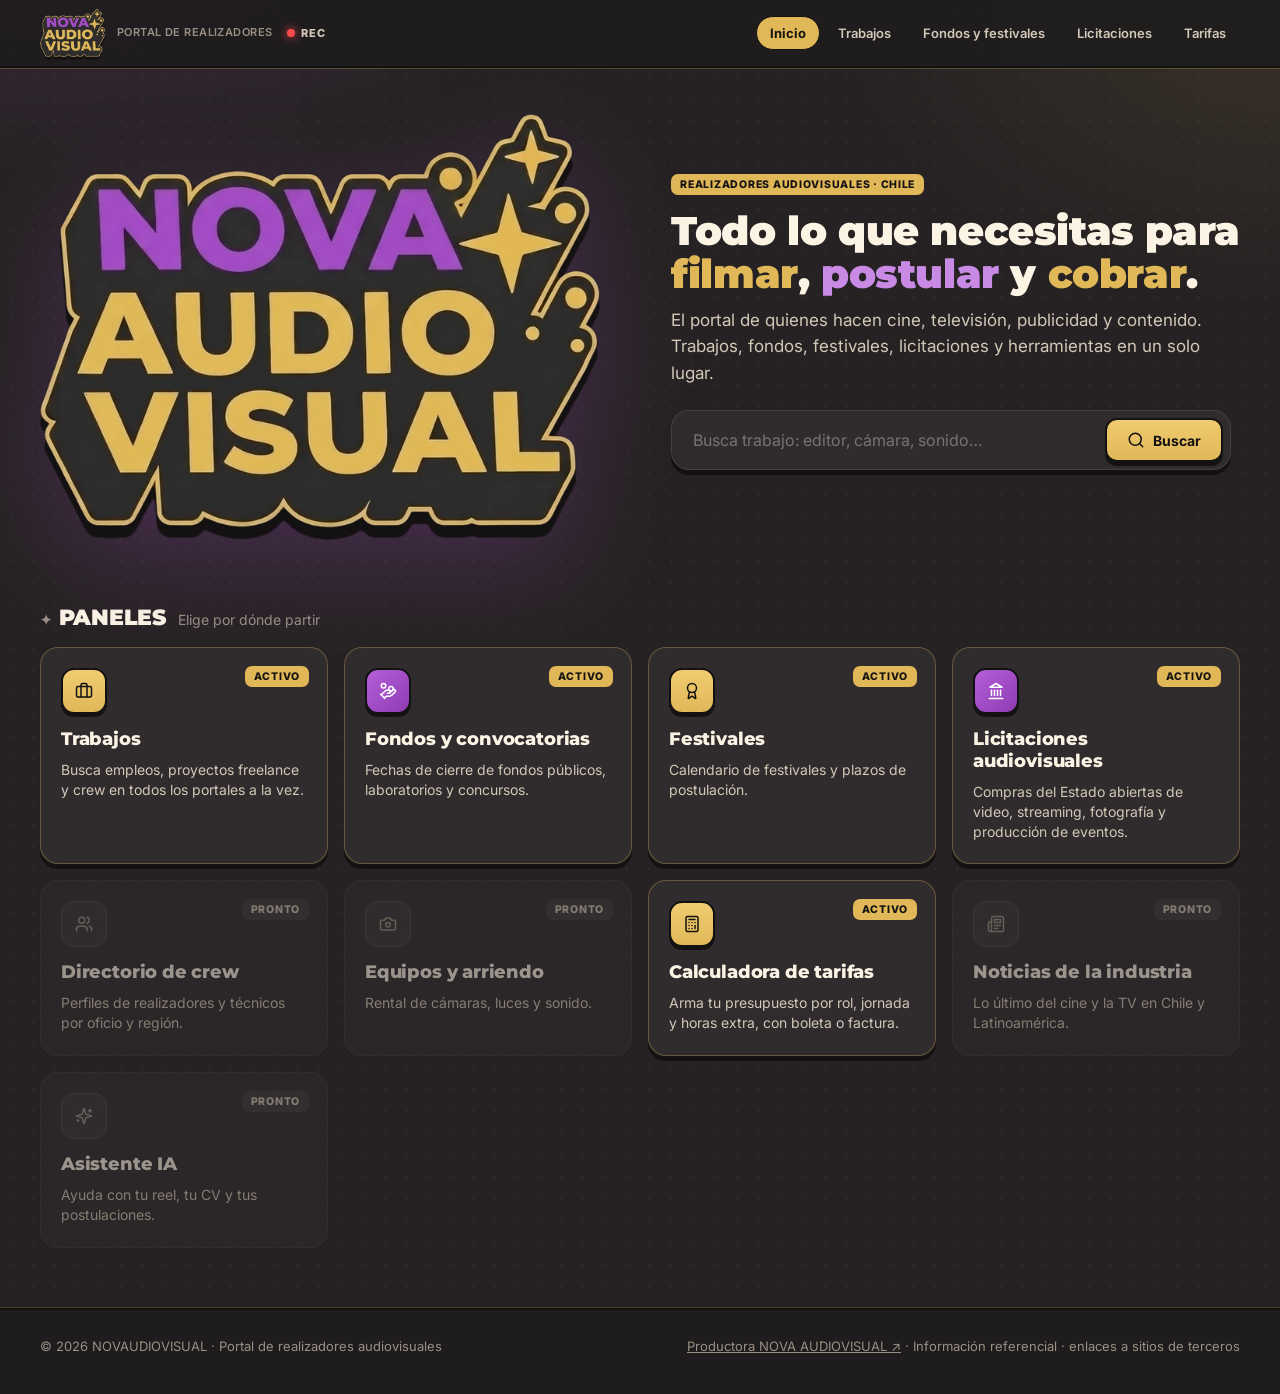
==== commit 56c45ceb: "Enlace al sitio de la productora NOVA AUDIOVISUAL Co-Authored-By: Claude Opus 5.5 <noreply@anthropic" ====
--- a/index.html
+++ b/index.html
@@ -135,7 +135,7 @@
 <footer class="foot">
   <div class="wrap">
     <span>© <span id="yr"></span> NOVAUDIOVISUAL · Portal de realizadores audiovisuales</span>
-    <span><a href="novaudiovisual-servicios.html">Servicios de la productora NOVAUDIOVISUAL</a> · Información referencial · enlaces a sitios de terceros</span>
+    <span><a href="https://novaudiovisual-lab.github.io/nova-audiovisual/" target="_blank" rel="noopener">Productora NOVA AUDIOVISUAL ↗</a> · Información referencial · enlaces a sitios de terceros</span>
   </div>
 </footer>
 <script>document.getElementById('yr').textContent = new Date().getFullYear(); lucide.createIcons();</script>
